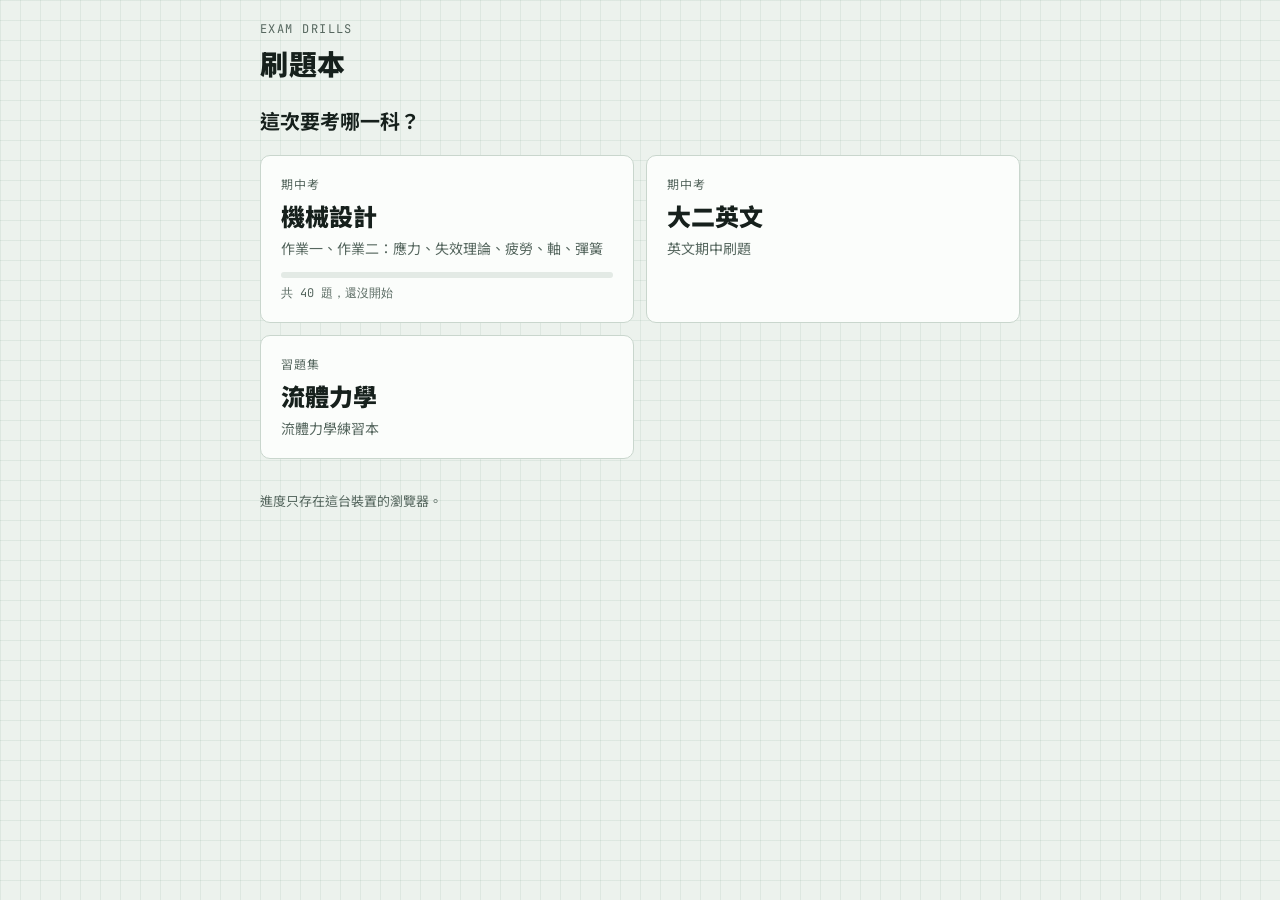
==== index.html @ adbfe80b "新增刷題本：首頁選科目，機械設計期中考 40 題 (#1) 版面與功能放在共用引擎，新增科目只要加一個題庫檔和 exams.json 一筆。  Co-authored-by: Claude Opus " ====
<!doctype html>
<html lang="zh-Hant">
<head>
<meta charset="utf-8">
<meta name="viewport" content="width=device-width,initial-scale=1,viewport-fit=cover">
<title>刷題本</title>
<link rel="preconnect" href="https://fonts.googleapis.com">
<link rel="stylesheet" href="https://fonts.googleapis.com/css2?family=JetBrains+Mono:wght@500;700&family=Noto+Sans+TC:wght@400;500;700;900&display=swap">
<link rel="stylesheet" href="quiz.css">
</head>
<body>
<div class="wrap">
  <header class="top">
    <div class="brand"><small>Exam drills</small><h1>刷題本</h1></div>
  </header>
  <p class="lead">這次要考哪一科？</p>
  <div class="exams" id="exams"></div>
  <p class="note">進度只存在這台裝置的瀏覽器。</p>
</div>
<script>
const esc=s=>String(s??'').replace(/[&<>"]/g,c=>({'&':'&amp;','<':'&lt;','>':'&gt;','"':'&quot;'}[c]));
function progress(id){
  try{
    const d=JSON.parse(localStorage.getItem('quiz:'+id));
    if(!d||!d.rec)return null;
    return{done:Object.values(d.rec).filter(r=>r.o).length,wrong:(d.wrong||[]).length};
  }catch(e){return null}
}
fetch('exams.json').then(r=>r.json()).then(list=>{
  document.getElementById('exams').innerHTML=list.map(x=>{
    const href=x.url||('play.html?exam='+encodeURIComponent(x.id));
    const p=x.url?null:progress(x.id);
    const pct=p&&x.total?Math.round(p.done/x.total*100):0;
    return`<a class="exam" href="${esc(href)}">
      <span class="exam-sub">${esc(x.term)}</span>
      <span class="exam-t">${esc(x.title)}</span>
      <span class="exam-d">${esc(x.desc)}</span>
      ${x.url?'':`<span class="meter" aria-hidden="true"><i style="width:${pct}%"></i></span>
      <span class="exam-p">${p?`做過 ${p.done} / ${x.total} 題${p.wrong?` · 錯題 ${p.wrong}`:''}`:`共 ${x.total} 題，還沒開始`}</span>`}
    </a>`}).join('');
}).catch(()=>{
  document.getElementById('exams').innerHTML='<div class="card empty"><b>科目列表載入失敗</b>重新整理一次試試。</div>';
});
</script>
</body>
</html>
---- quiz.css ----
/* 版面：工程計算紙。綠灰方格底 + 一張白色題卡，一次只看一題；藍色製圖墨水當重點色 */
:root{
  --paper:#ECF2ED; --card:#FBFDFB; --ink:#16201C; --muted:#56675F; --line:#C9D6CD;
  --grid:rgba(40,95,70,.075); --accent:#1D4ED8; --accent-soft:#DDE6FA; --on-accent:#FFFFFF;
  --ok:#15803D; --ok-soft:#DBF1E2; --bad:#B42318; --bad-soft:#FBE4E1; --mark:#FFF0A3; --chip:#E3EAE5;
  --font-body:"Noto Sans TC","PingFang TC","Microsoft JhengHei",system-ui,sans-serif;
  --font-mono:"JetBrains Mono",ui-monospace,"SF Mono",Menlo,monospace;
}
@media (prefers-color-scheme: dark){:root:not([data-theme="light"]){
  --paper:#0F1513; --card:#161F1B; --ink:#E3ECE6; --muted:#93A59C; --line:#2B3833;
  --grid:rgba(150,200,175,.055); --accent:#8EB1FF; --accent-soft:#1C2A4A; --on-accent:#0D1426;
  --ok:#4ADE80; --ok-soft:#11301D; --bad:#FF8A80; --bad-soft:#3A1714; --mark:#4A4317; --chip:#202B27; color-scheme:dark}}
:root[data-theme="dark"]{
  --paper:#0F1513; --card:#161F1B; --ink:#E3ECE6; --muted:#93A59C; --line:#2B3833;
  --grid:rgba(150,200,175,.055); --accent:#8EB1FF; --accent-soft:#1C2A4A; --on-accent:#0D1426;
  --ok:#4ADE80; --ok-soft:#11301D; --bad:#FF8A80; --bad-soft:#3A1714; --mark:#4A4317; --chip:#202B27; color-scheme:dark}

*{box-sizing:border-box}
body{
  background-color:var(--paper);
  background-image:linear-gradient(var(--grid) 1px,transparent 1px),linear-gradient(90deg,var(--grid) 1px,transparent 1px);
  background-size:20px 20px;
  color:var(--ink); font-family:var(--font-body); font-size:16px; line-height:1.65;
  padding-left:max(16px,env(safe-area-inset-left,0px)); padding-right:max(16px,env(safe-area-inset-right,0px));
  padding-block:20px 56px;
}
.wrap{max-width:760px;margin:0 auto;display:flex;flex-direction:column;gap:18px}
h1,h2,h3{text-wrap:balance;margin:0}
button{font:inherit;color:inherit;cursor:pointer}
button:focus-visible,select:focus-visible,summary:focus-visible{outline:3px solid var(--accent);outline-offset:2px}
.mono{font-family:var(--font-mono)}

/* header */
.top{display:flex;flex-wrap:wrap;align-items:flex-end;justify-content:space-between;gap:12px}
.brand small{display:block;font-family:var(--font-mono);font-size:12px;letter-spacing:.12em;color:var(--muted);text-transform:uppercase}
.brand h1{font-size:28px;font-weight:900;letter-spacing:.02em}
.stats{display:flex;gap:8px;flex-wrap:wrap}
.stat{background:var(--card);border:1px solid var(--line);border-radius:6px;padding:6px 12px;min-width:84px}
.stat b{display:block;font-family:var(--font-mono);font-size:20px;font-variant-numeric:tabular-nums;line-height:1.2}
.stat span{font-size:12px;color:var(--muted)}
.stat.m b{color:var(--ok)} .stat.w b{color:var(--bad)}

.tabs{display:flex;gap:4px;border-bottom:2px solid var(--line)}
.tab{background:none;border:0;padding:10px 16px;font-weight:700;color:var(--muted);border-bottom:3px solid transparent;margin-bottom:-2px}
.tab[aria-selected="true"]{color:var(--accent);border-bottom-color:var(--accent)}
.tab .cnt{font-family:var(--font-mono);font-size:12px;margin-left:4px}

/* toolbar */
.bar{display:flex;flex-wrap:wrap;gap:10px;align-items:center}
.bar label{font-size:13px;color:var(--muted);display:flex;align-items:center;gap:6px}
select{font:inherit;font-size:14px;padding:6px 10px;border-radius:6px;border:1px solid var(--line);background:var(--card);color:var(--ink)}
.pos{margin-left:auto;font-family:var(--font-mono);font-size:13px;color:var(--muted);font-variant-numeric:tabular-nums}

/* question card */
.card{background:var(--card);border:1px solid var(--line);border-radius:10px;padding:22px clamp(16px,4vw,30px);box-shadow:0 1px 0 var(--line)}
.meta{display:flex;flex-wrap:wrap;gap:8px;align-items:center;margin-bottom:12px}
.chip{font-size:12px;padding:2px 9px;border-radius:99px;background:var(--chip);color:var(--muted);font-weight:500}
.chip.var{background:var(--mark);color:var(--ink)}
.chip.mast{background:var(--ok-soft);color:var(--ok)}
.qtext{font-size:19px;font-weight:700;line-height:1.6;margin:0 0 18px}
.opts{display:flex;flex-direction:column;gap:10px}
.opt{display:flex;gap:12px;align-items:flex-start;text-align:left;width:100%;padding:12px 14px;border:1.5px solid var(--line);border-radius:8px;background:var(--card);transition:border-color .12s,background .12s}
.opt:hover:not([disabled]){border-color:var(--accent);background:var(--accent-soft)}
.opt .k{flex:none;width:26px;height:26px;border-radius:5px;display:grid;place-items:center;font-family:var(--font-mono);font-weight:700;font-size:13px;background:var(--chip)}
.opt .t{min-width:0;padding-top:1px}
.opt[disabled]{cursor:default}
.opt.right{border-color:var(--ok);background:var(--ok-soft)}
.opt.right .k{background:var(--ok);color:var(--card)}
.opt.wrong{border-color:var(--bad);background:var(--bad-soft)}
.opt.wrong .k{background:var(--bad);color:var(--card)}
.opt.dim{opacity:.55}
.hint{font-size:12px;color:var(--muted);margin-top:12px}

.fb{margin-top:20px;display:flex;flex-direction:column;gap:14px}
.verdict{font-weight:900;font-size:18px}
.verdict.ok{color:var(--ok)} .verdict.bad{color:var(--bad)}
.box{border-left:3px solid var(--line);padding:2px 0 2px 14px}
.box h3{font-size:13px;letter-spacing:.08em;color:var(--muted);margin-bottom:4px}
.box p{margin:4px 0}
.steps{margin:4px 0 0;padding-left:22px;font-family:var(--font-mono);font-size:14.5px;line-height:1.9}
.steps li::marker{color:var(--muted)}
.f{font-family:var(--font-mono);background:var(--mark);padding:0 4px;border-radius:3px;white-space:nowrap}
details.deep{border:1px solid var(--line);border-radius:8px;background:var(--paper)}
details.deep summary{cursor:pointer;padding:10px 14px;font-weight:700;color:var(--accent);list-style:none}
details.deep summary::-webkit-details-marker{display:none}
details.deep summary::before{content:"＋ ";font-family:var(--font-mono)}
details.deep[open] summary::before{content:"－ "}
details.deep .in{padding:0 14px 12px}
details.deep .in p{margin:6px 0}
.trap{color:var(--bad);font-weight:700}

.acts{display:flex;flex-wrap:wrap;gap:10px;margin-top:20px}
.btn{border:1.5px solid var(--line);background:var(--card);border-radius:8px;padding:10px 16px;font-weight:700}
.btn:hover{border-color:var(--accent)}
.btn.pri{background:var(--accent);border-color:var(--accent);color:var(--on-accent)}
.btn.pri:hover{filter:brightness(1.08)}
.btn kbd{font-family:var(--font-mono);font-size:11px;opacity:.7;margin-left:6px}

/* map */
.map h2{font-size:14px;color:var(--muted);font-weight:700;margin-bottom:8px}
.maprow{display:flex;align-items:center;gap:10px;margin-bottom:6px}
.maprow .lb{flex:none;width:52px;font-size:12px;color:var(--muted)}
.cells{display:grid;grid-template-columns:repeat(auto-fill,minmax(26px,1fr));gap:3px;flex:1;min-width:0}
.cell{aspect-ratio:1;max-width:100%;border:1px solid var(--line);border-radius:3px;background:var(--card);font-family:var(--font-mono);font-size:10px;color:var(--muted);padding:0;display:grid;place-items:center}
.cell.ok{background:var(--accent-soft);border-color:var(--accent);color:var(--accent)}
.cell.mast{background:var(--ok);border-color:var(--ok);color:var(--card)}
.cell.bad{background:var(--bad-soft);border-color:var(--bad);color:var(--bad)}
.cell.cur{outline:2px solid var(--ink);outline-offset:1px}
.legend{display:flex;flex-wrap:wrap;gap:14px;font-size:12px;color:var(--muted);margin-top:6px}
.legend i{display:inline-block;width:10px;height:10px;border-radius:2px;margin-right:5px;vertical-align:-1px;border:1px solid var(--line)}

/* overview & lists */
.sec{display:flex;flex-direction:column;gap:10px}
.sec>h2{font-size:18px;font-weight:900;margin-top:8px}
.tblwrap{overflow-x:auto;background:var(--card);border:1px solid var(--line);border-radius:10px}
table{border-collapse:collapse;width:100%;font-size:14px}
th,td{padding:8px 12px;border-bottom:1px solid var(--line);text-align:left;vertical-align:top}
th{font-size:12px;color:var(--muted);letter-spacing:.06em}
td.fm{font-family:var(--font-mono);white-space:nowrap}
tr:last-child td{border-bottom:0}
.grp{background:var(--card);border:1px solid var(--line);border-radius:10px;overflow:hidden}
.grp h3{font-size:15px;padding:10px 16px;background:var(--chip)}
.item{border-top:1px solid var(--line)}
.item summary{cursor:pointer;padding:10px 16px;display:flex;gap:10px;align-items:baseline;list-style:none}
.item summary::-webkit-details-marker{display:none}
.item summary .no{flex:none;font-family:var(--font-mono);font-size:12px;color:var(--muted);width:52px}
.item summary .tt{flex:1;min-width:0}
.dot{flex:none;width:9px;height:9px;border-radius:50%;background:var(--line)}
.dot.ok{background:var(--accent)} .dot.mast{background:var(--ok)} .dot.bad{background:var(--bad)}
.item .in{padding:0 16px 14px 78px}
.item .in p{margin:6px 0}
.ans{font-weight:700;color:var(--ok)}
.wl{display:flex;flex-direction:column;gap:8px}
.wi{display:flex;gap:12px;align-items:center;background:var(--card);border:1px solid var(--line);border-left:4px solid var(--bad);border-radius:8px;padding:10px 14px}
.wi .tt{flex:1;min-width:0}
.wi .tt small{display:block;color:var(--muted);font-size:12px}
.empty{text-align:center;padding:36px 16px;color:var(--muted)}
.empty b{display:block;font-size:18px;color:var(--ink);margin-bottom:6px}
.done{text-align:center;padding:12px 0}
.done .big{font-family:var(--font-mono);font-size:44px;font-weight:700;font-variant-numeric:tabular-nums}
.done .acts{justify-content:center}
.reset{font-size:13px;color:var(--muted);background:none;border:0;text-decoration:underline;padding:4px 0}
.reset.arm{color:var(--bad);font-weight:700}
.note{font-size:13px;color:var(--muted)}
/* 頁面與首頁 */
html,body{margin:0}
.stat b small{font-size:12px;color:var(--muted)}
.ansline{font-weight:500;font-size:15px;color:var(--ink)}
.l-bad{background:var(--bad-soft);border-color:var(--bad)!important}
.l-ok{background:var(--accent-soft);border-color:var(--accent)!important}
.l-mast{background:var(--ok);border-color:var(--ok)!important}
.back{font-size:14px;color:var(--muted);text-decoration:none;align-self:flex-start}
.back:hover{color:var(--accent)}
.lead{font-size:20px;font-weight:700;margin:0}
.exams{display:grid;grid-template-columns:repeat(auto-fill,minmax(min(100%,300px),1fr));gap:12px}
.exam{display:flex;flex-direction:column;gap:6px;background:var(--card);border:1.5px solid var(--line);border-radius:10px;padding:18px 20px;color:inherit;text-decoration:none;transition:border-color .12s}
.exam:hover,.exam:focus-visible{border-color:var(--accent)}
.exam:focus-visible{outline:3px solid var(--accent);outline-offset:2px}
.exam-sub{font-size:12px;color:var(--muted);letter-spacing:.08em}
.exam-t{font-size:24px;font-weight:900;line-height:1.3}
.exam-d{font-size:14px;color:var(--muted);flex:1}
.meter{display:block;height:6px;border-radius:3px;background:var(--chip);overflow:hidden;margin-top:6px}
.meter i{display:block;height:100%;background:var(--ok)}
.exam-p{font-family:var(--font-mono);font-size:12px;color:var(--muted);font-variant-numeric:tabular-nums}
@media (max-width:520px){
  .qtext{font-size:17px}
  .item .in{padding-left:16px}
  .pos{margin-left:0;width:100%}
}
@media (prefers-reduced-motion:reduce){*{transition:none!important}}
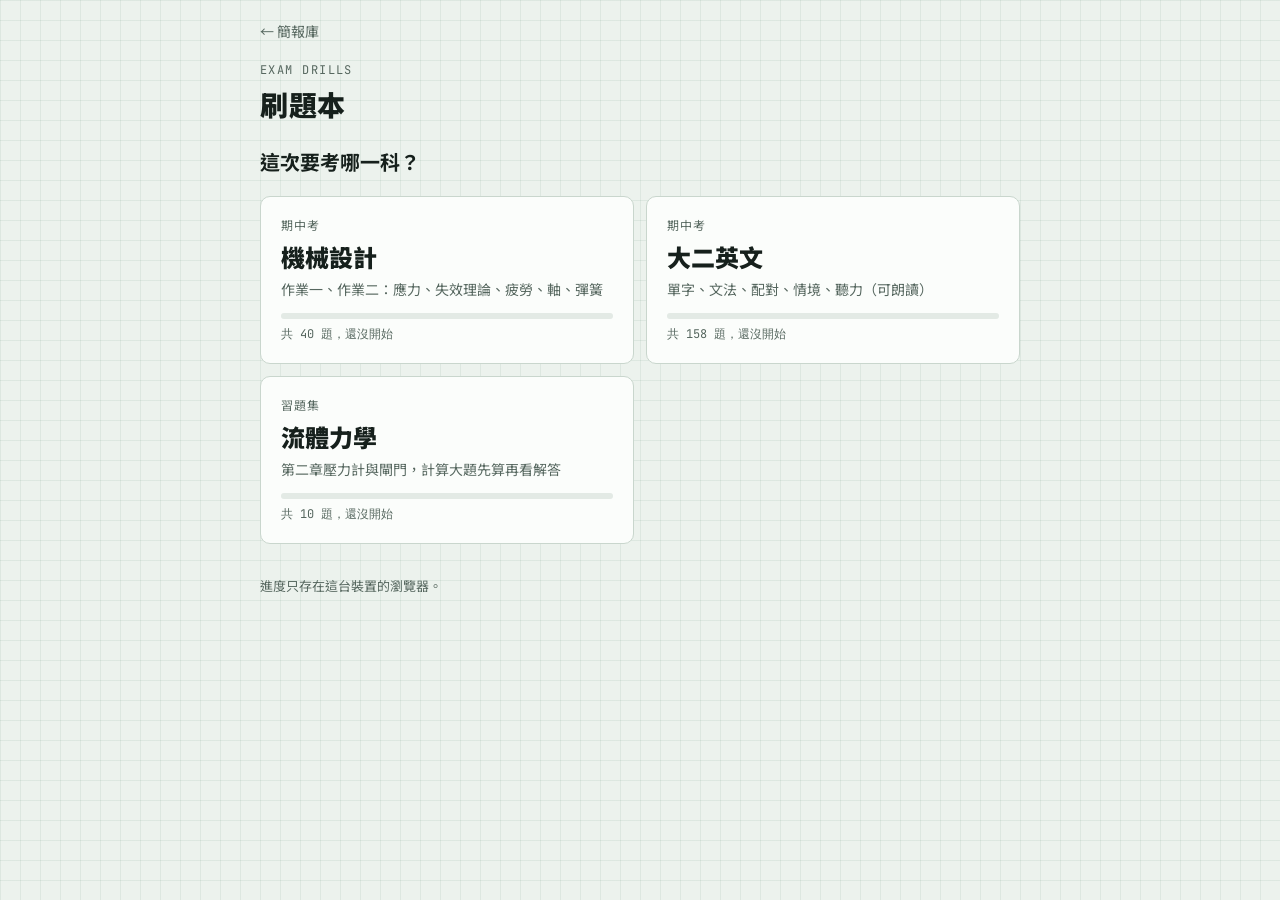
==== commit 2904ce3b: "刷題本整合所有科目：英文、流體力學併入，簡報庫頂列加入口 (#2) 英文 158 題與流體力學 10 題改用共用引擎，舊網址轉址到新頁面。 引擎新增聽力朗讀與「先算再看解答」的計算大題。  Co-au" ====
--- a/index.html
+++ b/index.html
@@ -10,6 +10,7 @@
 </head>
 <body>
 <div class="wrap">
+  <a class="back" href="../../">← 簡報庫</a>
   <header class="top">
     <div class="brand"><small>Exam drills</small><h1>刷題本</h1></div>
   </header>
--- a/quiz.css
+++ b/quiz.css
@@ -162,6 +162,26 @@
 .meter{display:block;height:6px;border-radius:3px;background:var(--chip);overflow:hidden;margin-top:6px}
 .meter i{display:block;height:100%;background:var(--ok)}
 .exam-p{font-family:var(--font-mono);font-size:12px;color:var(--muted);font-variant-numeric:tabular-nums}
+/* 聽力與計算大題 */
+.qtext,.qtext-sm{white-space:pre-line}
+.listen{display:flex;flex-direction:column;align-items:flex-start;gap:10px;margin-bottom:16px}
+.listen details{width:100%}
+.script{white-space:pre-line;font-size:14px}
+.wk{display:flex;flex-direction:column;gap:14px;font-size:15px}
+.wk-sol{margin-top:16px;padding-top:16px;border-top:1.5px dashed var(--line)}
+.wk .section-title{font-size:12px;letter-spacing:.08em;color:var(--muted);margin-bottom:6px;font-weight:700}
+.wk .data-grid{display:grid;grid-template-columns:minmax(0,9em) minmax(0,1fr);gap:4px 14px}
+.wk .data-label{color:var(--muted);font-size:14px}
+.wk .data-value{font-family:var(--font-mono);font-size:14px;min-width:0}
+.wk .method-compare{display:grid;grid-template-columns:repeat(auto-fit,minmax(min(100%,260px),1fr));gap:12px}
+.wk .method-box{border-left:3px solid var(--line);padding-left:12px;min-width:0}
+.wk .method-box.fast{border-left-color:var(--accent)}
+.wk .method-title{font-weight:700;font-size:14px;margin-bottom:6px}
+.wk .formula{font-family:var(--font-mono);font-size:13.5px;background:var(--paper);padding:8px 12px;margin:8px 0;border-radius:6px;overflow-x:auto}
+.wk .answer-box{font-family:var(--font-mono);font-weight:700;background:var(--ok-soft);color:var(--ok);padding:10px 14px;border-radius:6px}
+.wk .checkpoint{background:var(--mark);padding:8px 12px;border-radius:6px;font-size:14px}
+.wk .note{font-style:normal}
+.home-back{align-self:flex-start}
 @media (max-width:520px){
   .qtext{font-size:17px}
   .item .in{padding-left:16px}
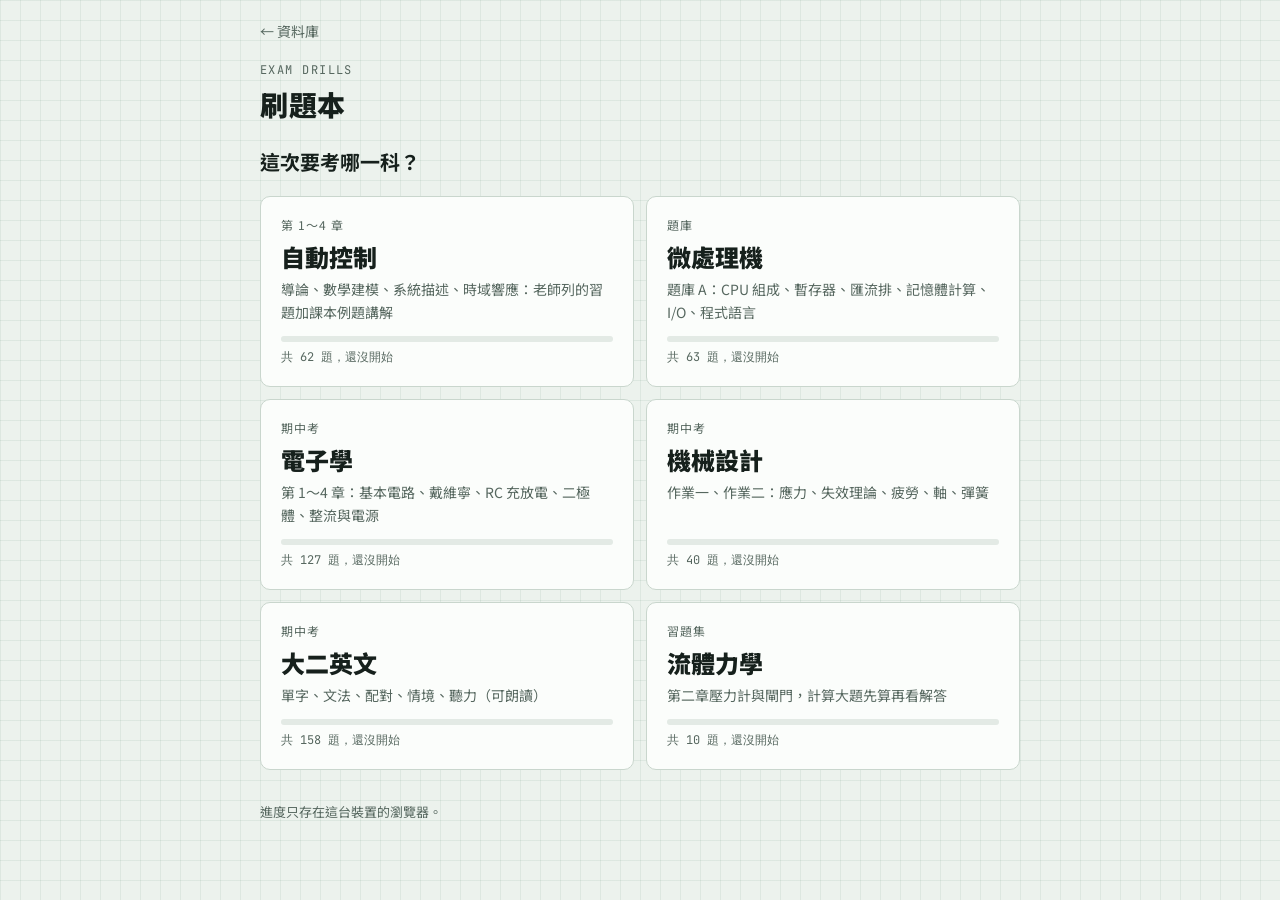
==== commit 436f187b: "簡報庫改名為資料庫 Data Tank，加入主畫面設定與圖示 - 站內名稱與子頁返回連結改為「資料庫」 - 新增 manifest.webmanifest 與 icons/，可加入手機主畫面  Co-" ====
--- a/index.html
+++ b/index.html
@@ -10,7 +10,7 @@
 </head>
 <body>
 <div class="wrap">
-  <a class="back" href="../../">← 簡報庫</a>
+  <a class="back" href="../../">← 資料庫</a>
   <header class="top">
     <div class="brand"><small>Exam drills</small><h1>刷題本</h1></div>
   </header>
--- a/quiz.css
+++ b/quiz.css
@@ -27,7 +27,7 @@
 .wrap{max-width:760px;margin:0 auto;display:flex;flex-direction:column;gap:18px}
 h1,h2,h3{text-wrap:balance;margin:0}
 button{font:inherit;color:inherit;cursor:pointer}
-button:focus-visible,select:focus-visible,summary:focus-visible{outline:3px solid var(--accent);outline-offset:2px}
+button:focus-visible,select:focus-visible,input:focus-visible,summary:focus-visible{outline:3px solid var(--accent);outline-offset:2px}
 .mono{font-family:var(--font-mono)}
 
 /* header */
@@ -48,7 +48,16 @@
 /* toolbar */
 .bar{display:flex;flex-wrap:wrap;gap:10px;align-items:center}
 .bar label{font-size:13px;color:var(--muted);display:flex;align-items:center;gap:6px}
-select{font:inherit;font-size:14px;padding:6px 10px;border-radius:6px;border:1px solid var(--line);background:var(--card);color:var(--ink)}
+select,.bar input{font:inherit;font-size:14px;padding:6px 10px;border-radius:6px;border:1px solid var(--line);background:var(--card);color:var(--ink)}
+.bar input{width:72px}
+#gobtn{padding:6px 12px;font-size:14px}
+.refline,.refuse{display:flex;flex-wrap:wrap;gap:6px;align-items:center;font-size:13px;color:var(--muted);margin:8px 0}
+.refbtn{font:inherit;font-size:13px;padding:3px 10px;border-radius:6px;border:1px solid var(--accent);background:var(--accent-soft);color:var(--accent);cursor:pointer}
+.ref td.rn{width:1.5em;padding-right:0;color:var(--muted);font-family:var(--font-mono);font-size:12px}
+.ref td.fm{white-space:normal;min-width:9em}
+.ref .in>.note{margin-top:8px}
+.copybox{width:100%;height:220px;margin-top:8px;font:inherit;font-size:13px;padding:8px;border:1px solid var(--line);border-radius:6px;background:var(--card);color:var(--ink)}
+.chip.gno{background:var(--accent-soft);color:var(--accent);font-weight:700}
 .pos{margin-left:auto;font-family:var(--font-mono);font-size:13px;color:var(--muted);font-variant-numeric:tabular-nums}
 
 /* question card */
@@ -188,3 +197,7 @@
   .pos{margin-left:0;width:100%}
 }
 @media (prefers-reduced-motion:reduce){*{transition:none!important}}
+
+/* 題目附圖（線路圖）：不論深淺色都用白底，點開看原圖 */
+.q-img{display:block;margin:0 0 18px;background:#fff;border:1px solid var(--line);border-radius:8px;overflow:hidden;cursor:zoom-in}
+.q-img img{display:block;width:100%;max-height:340px;object-fit:contain}
